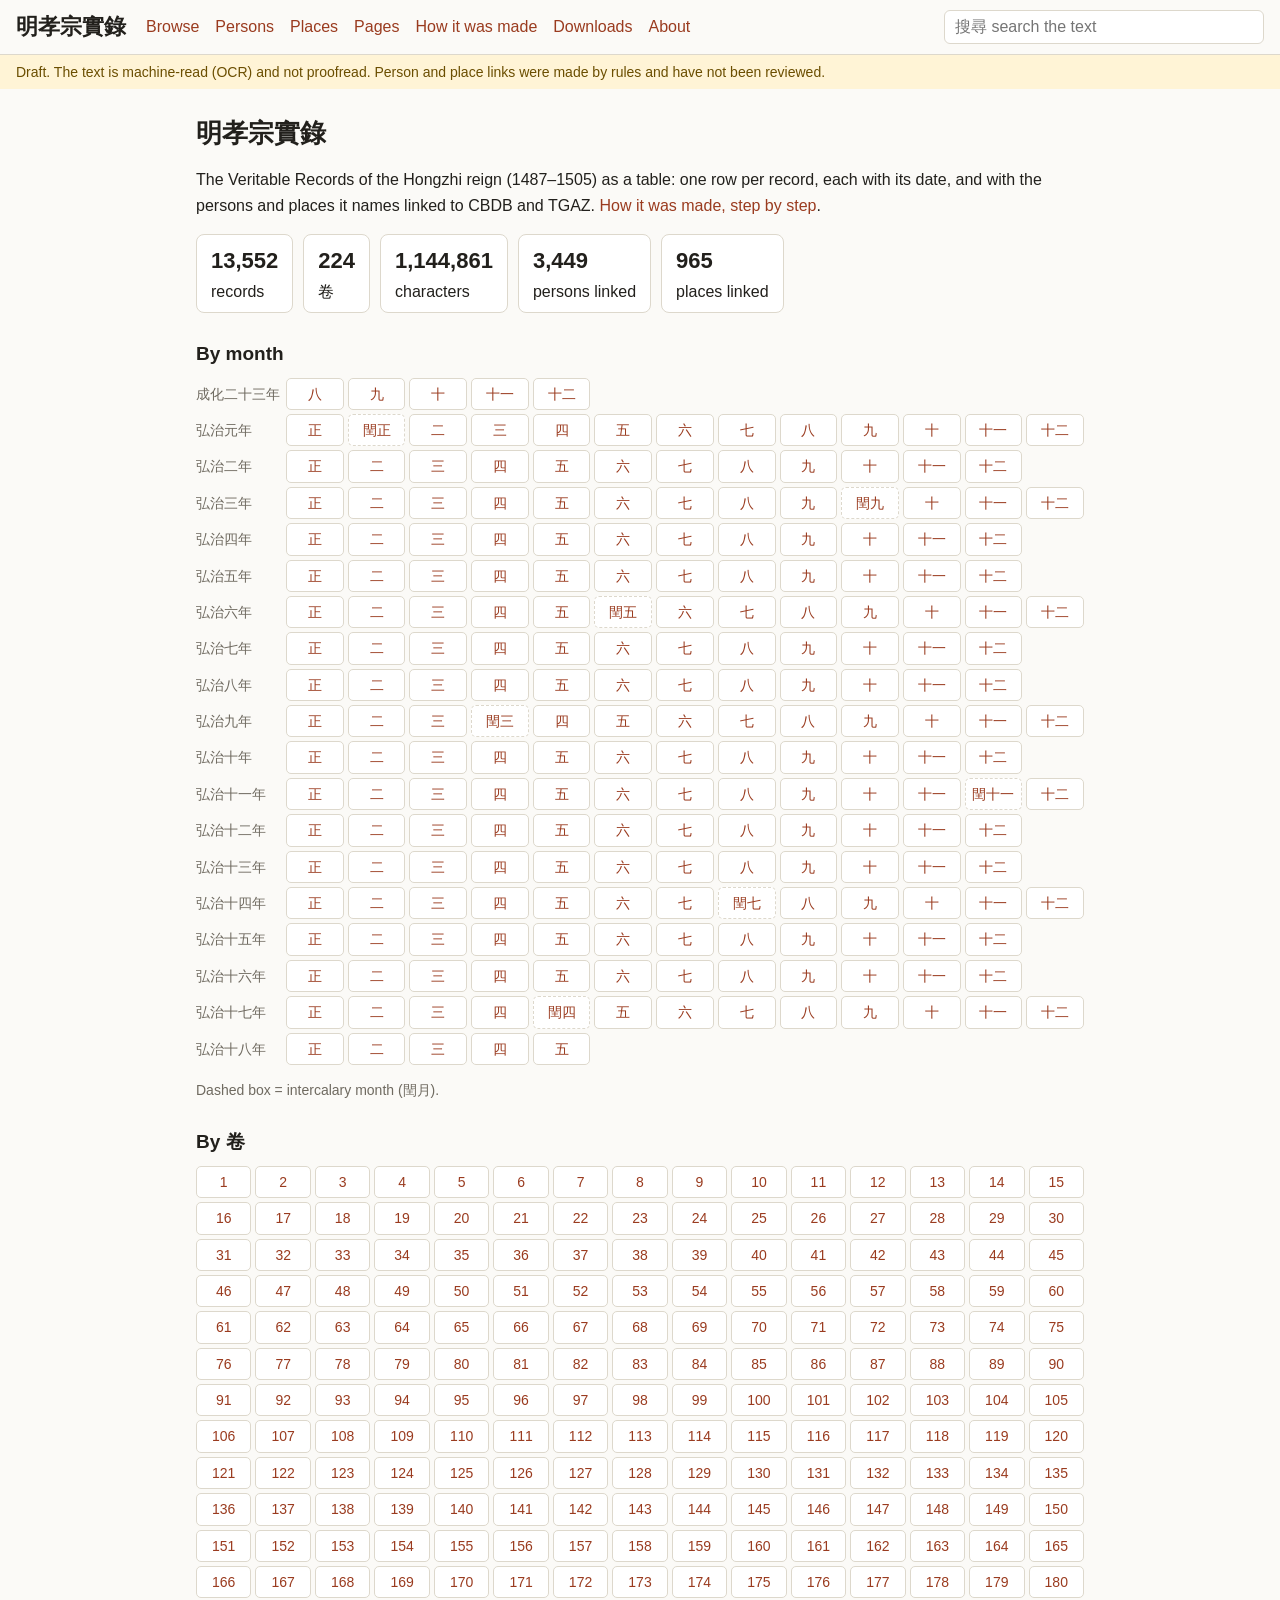
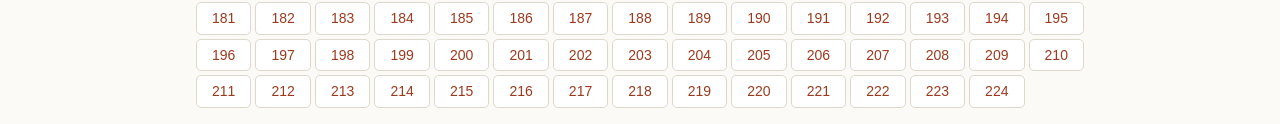
==== index.html @ c609dd0b "明孝宗實錄 site: the table, persons and places, pages, steps 00-09, time and token price" ====
<!doctype html>
<html lang="zh-Hant">
<head>
<meta charset="utf-8">
<meta name="viewport" content="width=device-width, initial-scale=1">
<meta name="robots" content="noindex, nofollow">
<title>明孝宗實錄 · a dated table with persons and places</title>
<link rel="stylesheet" href="style.css">
</head>
<body>
<header>
  <a class="brand" href="#/">明孝宗實錄</a>
  <nav>
    <a href="#/">Browse</a><a href="#/persons">Persons</a><a href="#/places">Places</a><a href="#/page/seq-0058">Pages</a><a href="#/process">How it was made</a><a href="#/downloads">Downloads</a><a href="#/about">About</a>
  </nav>
  <form id="searchform"><input id="q" type="search" placeholder="搜尋 search the text" autocomplete="off"></form>
</header>
<div class="draft">Draft. The text is machine-read (OCR) and not proofread. Person and place links were made by rules and have not been reviewed.</div>
<main id="main"><p class="loading">Loading the records…</p></main>
<aside id="panel" hidden></aside>
<script src="app.js"></script>
</body>
</html>
---- style.css ----
:root{--bg:#fbfaf7;--fg:#22201c;--mute:#6f6a60;--line:#ddd8cc;--card:#fff;--acc:#9a3b1f;--per:#1d5c9a;--pla:#2f7a3c;--warn:#fff4d6;--warnfg:#6b4e00}
@media (prefers-color-scheme:dark){:root{--bg:#181715;--fg:#e9e5dc;--mute:#a39d90;--line:#3a3731;--card:#211f1c;--acc:#e58a6a;--per:#7db4ee;--pla:#7fcf8e;--warn:#3a3214;--warnfg:#f0d98a}}
*{box-sizing:border-box}
body{margin:0;background:var(--bg);color:var(--fg);font:16px/1.6 -apple-system,"Segoe UI",Roboto,"Noto Sans TC","PingFang TC","Microsoft JhengHei",sans-serif}
a{color:var(--acc);text-decoration:none}a:hover{text-decoration:underline}
header{display:flex;flex-wrap:wrap;gap:8px 20px;align-items:center;padding:10px 16px;border-bottom:1px solid var(--line);position:sticky;top:0;background:var(--bg);z-index:5}
.brand{font:700 22px/1.2 "Songti TC","Noto Serif TC","PMingLiU",serif;color:var(--fg)}
nav{display:flex;gap:16px}
#searchform{margin-left:auto;flex:1 1 180px;max-width:320px}
#q{width:100%;padding:7px 10px;border:1px solid var(--line);border-radius:6px;background:var(--card);color:var(--fg);font-size:16px}
.draft{background:var(--warn);color:var(--warnfg);padding:6px 16px;font-size:14px}
main{max-width:920px;margin:0 auto;padding:16px}
h1{font:700 26px/1.3 "Songti TC","Noto Serif TC",serif;margin:12px 0}
h2{font-size:19px;margin:26px 0 8px}
.mute{color:var(--mute)}.small{font-size:14px}
.stats{display:flex;flex-wrap:wrap;gap:10px;margin:14px 0}
.stat{background:var(--card);border:1px solid var(--line);border-radius:8px;padding:8px 14px}
.stat b{display:block;font-size:22px}
.years{display:grid;gap:4px;overflow-x:auto}
.yrow{display:grid;grid-template-columns:86px repeat(13,minmax(40px,1fr));gap:4px;align-items:center;min-width:640px}
.yrow span{font-size:14px;color:var(--mute)}
.yrow a,.juans a{display:block;text-align:center;padding:4px 0;border:1px solid var(--line);border-radius:5px;background:var(--card);font-size:14px}
.yrow a.leap{border-style:dashed}
.juans{display:grid;grid-template-columns:repeat(auto-fill,minmax(52px,1fr));gap:4px}
.day{margin:22px 0 6px;padding-bottom:4px;border-bottom:1px solid var(--line);font-weight:600}
.day .mute{font-weight:400}
.rec{background:var(--card);border:1px solid var(--line);border-radius:8px;padding:10px 14px;margin:8px 0}
.rec .txt{font:18px/1.9 "Songti TC","Noto Serif TC","PMingLiU",serif;word-break:break-all}
.rec .meta{font-size:13px;color:var(--mute);display:flex;flex-wrap:wrap;gap:4px 12px}
.ent{cursor:pointer;border-bottom:2px solid;padding-bottom:1px}
.ent.p{color:var(--per)}.ent.l{color:var(--pla)}
.ent.medium{border-bottom-style:dashed}.ent.weak{border-bottom-style:dotted}
.ent.none{color:inherit;border-bottom:1px dotted var(--mute)}
mark{background:#ffe27a;color:#222}
.legend{font-size:14px;color:var(--mute);display:flex;flex-wrap:wrap;gap:4px 16px;margin:6px 0}
.pager{display:flex;justify-content:space-between;margin:14px 0}
table{border-collapse:collapse;width:100%}td,th{padding:5px 8px;border-bottom:1px solid var(--line);text-align:left}td.n,th.n{text-align:right}
.filter{padding:7px 10px;border:1px solid var(--line);border-radius:6px;background:var(--card);color:var(--fg);font-size:16px;width:100%;max-width:320px;margin:6px 0}
#panel{position:fixed;right:16px;bottom:16px;width:min(360px,calc(100vw - 32px));background:var(--card);border:1px solid var(--line);border-radius:10px;padding:14px 16px;box-shadow:0 6px 24px rgba(0,0,0,.25);z-index:10;font-size:15px}
#panel h3{margin:0 0 6px;font-size:20px}#panel p{margin:5px 0}
#panel .x{float:right;cursor:pointer;border:0;background:none;color:var(--mute);font-size:20px}
.tag{display:inline-block;padding:0 7px;border-radius:10px;border:1px solid var(--line);font-size:13px}
figure{margin:16px 0}figure img{width:100%;height:auto;border:1px solid var(--line);border-radius:8px;background:#fff}figcaption{font-size:14px;color:var(--mute);margin-top:4px}
.steps{display:grid;grid-template-columns:repeat(auto-fill,minmax(200px,1fr));gap:8px}
.stepcard{display:flex;gap:10px;align-items:baseline;padding:10px 12px;border:1px solid var(--line);border-radius:8px;background:var(--card);color:var(--fg)}
.stepcard b{color:var(--acc);font-size:18px;min-width:34px}
.md h1{font-size:24px}.md h2,.steppage h2{font-size:19px;margin-top:28px;padding-top:10px;border-top:1px solid var(--line)}.md h3,.steppage h4{font-size:16px;margin:16px 0 6px}
.md table,.sample{font-size:14px}.md table{display:block;overflow-x:auto}
.md code,.steppage code{background:var(--card);border:1px solid var(--line);border-radius:4px;padding:0 4px;font-size:.9em;word-break:break-word}
pre{background:var(--card);border:1px solid var(--line);border-radius:8px;padding:10px 12px;overflow-x:auto;font:13px/1.5 ui-monospace,SFMono-Regular,Menlo,monospace;white-space:pre-wrap;word-break:break-all;max-height:520px;overflow-y:auto}
pre code{border:0;padding:0;background:none}
pre.code{white-space:pre;word-break:normal;max-height:640px}
.scroll{overflow-x:auto}.sample td,.sample th{white-space:nowrap;max-width:340px;overflow:hidden;text-overflow:ellipsis}
details{margin:8px 0}summary{cursor:pointer}
.vpage{writing-mode:vertical-rl;font:19px/1.75 "Songti TC","Noto Serif TC","PMingLiU",serif;white-space:pre;background:var(--card);border:1px solid var(--line);border-radius:8px;padding:16px;max-width:100%;overflow-x:auto;height:30em;margin-left:auto}
#go{padding:3px 6px;border:1px solid var(--line);border-radius:5px;background:var(--card);color:var(--fg);font-size:15px}
nav{flex-wrap:wrap}
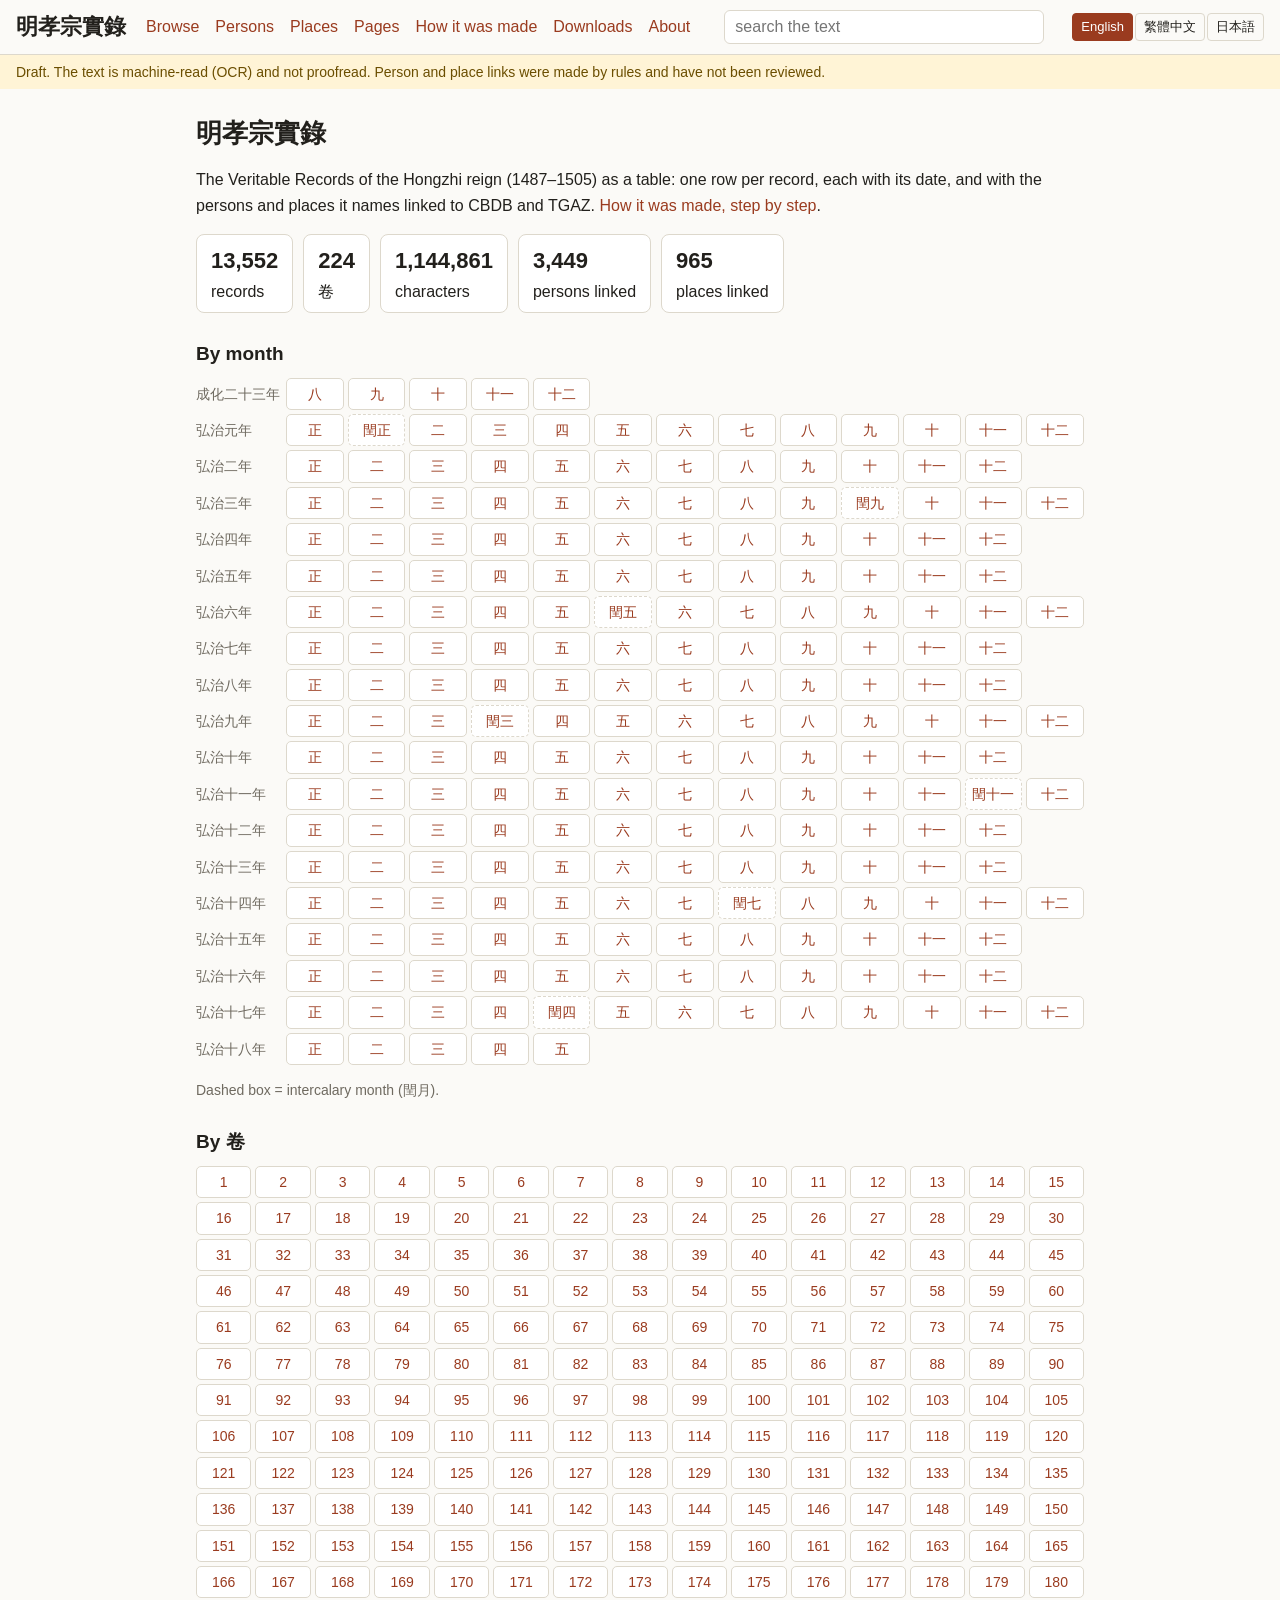
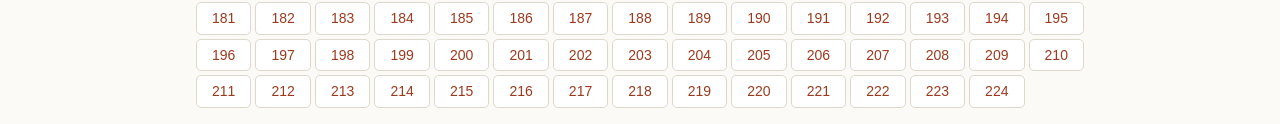
==== commit 6f159bb3: "Three languages (English, Traditional Chinese, Japanese); journal entry" ====
--- a/index.html
+++ b/index.html
@@ -1,5 +1,5 @@
 <!doctype html>
-<html lang="zh-Hant">
+<html lang="en">
 <head>
 <meta charset="utf-8">
 <meta name="viewport" content="width=device-width, initial-scale=1">
@@ -9,14 +9,15 @@
 </head>
 <body>
 <header>
-  <a class="brand" href="#/">明孝宗實錄</a>
+  <a class="brand" href="#/" lang="zh-Hant">明孝宗實錄</a>
   <nav>
-    <a href="#/">Browse</a><a href="#/persons">Persons</a><a href="#/places">Places</a><a href="#/page/seq-0058">Pages</a><a href="#/process">How it was made</a><a href="#/downloads">Downloads</a><a href="#/about">About</a>
+    <a href="#/" data-i18n="Browse">Browse</a><a href="#/persons" data-i18n="Persons">Persons</a><a href="#/places" data-i18n="Places">Places</a><a href="#/page/seq-0058" data-i18n="Pages">Pages</a><a href="#/process" data-i18n="How it was made">How it was made</a><a href="#/downloads" data-i18n="Downloads">Downloads</a><a href="#/about" data-i18n="About">About</a>
   </nav>
-  <form id="searchform"><input id="q" type="search" placeholder="搜尋 search the text" autocomplete="off"></form>
+  <form id="searchform"><input id="q" type="search" placeholder="search the text" autocomplete="off"></form>
+  <span id="langs" aria-label="Language"></span>
 </header>
-<div class="draft">Draft. The text is machine-read (OCR) and not proofread. Person and place links were made by rules and have not been reviewed.</div>
-<main id="main"><p class="loading">Loading the records…</p></main>
+<div class="draft" data-i18n="Draft. The text is machine-read (OCR) and not proofread. Person and place links were made by rules and have not been reviewed.">Draft. The text is machine-read (OCR) and not proofread. Person and place links were made by rules and have not been reviewed.</div>
+<main id="main"><p class="loading" data-i18n="Loading the records…">Loading the records…</p></main>
 <aside id="panel" hidden></aside>
 <script src="app.js"></script>
 </body>
--- a/style.css
+++ b/style.css
@@ -55,3 +55,6 @@
 .vpage{writing-mode:vertical-rl;font:19px/1.75 "Songti TC","Noto Serif TC","PMingLiU",serif;white-space:pre;background:var(--card);border:1px solid var(--line);border-radius:8px;padding:16px;max-width:100%;overflow-x:auto;height:30em;margin-left:auto}
 #go{padding:3px 6px;border:1px solid var(--line);border-radius:5px;background:var(--card);color:var(--fg);font-size:15px}
 nav{flex-wrap:wrap}
+
+#langs{display:flex;gap:2px;margin-left:8px}#langs button{font:inherit;font-size:13px;padding:3px 8px;border:1px solid var(--line);background:none;color:inherit;border-radius:4px;cursor:pointer}
+#langs button[aria-current]{background:var(--acc);color:#fff;border-color:var(--acc)}
